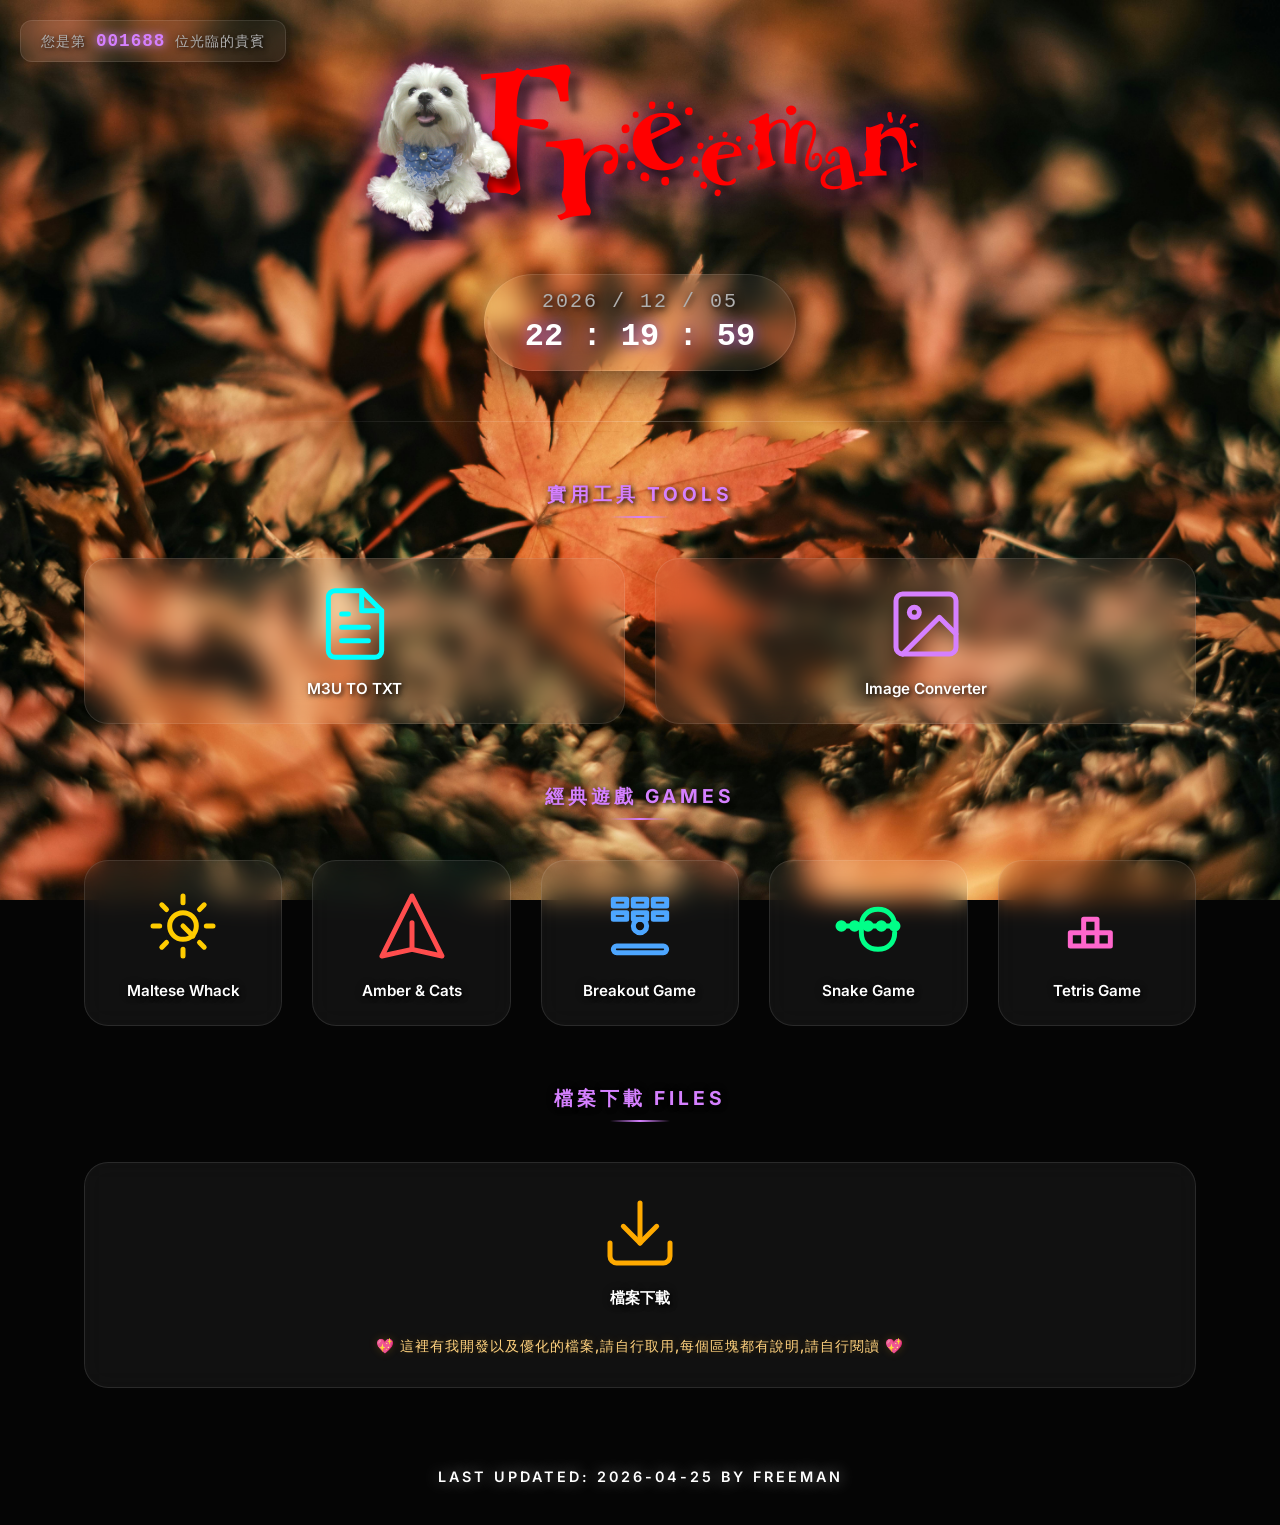
==== index.html @ 314219af "Update index.html" ====
<!DOCTYPE html>
<html lang="zh-TW">
<head>
    <meta charset="UTF-8">
    <meta name="viewport" content="width=device-width, initial-scale=1.0">
    <title>Freeman | 創作天地</title>
    <link rel="icon" href="assets/weblogo.png" type="image/png">
    <link rel="stylesheet" href="css/style.css">
    <!-- Google Fonts -->
    <link href="https://fonts.googleapis.com/css2?family=Inter:wght@400;600;700&display=swap" rel="stylesheet">
</head>
<body>
    <!-- 訪客計數器 -->
    <div id="visitor-counter">
        您是第 <span id="counter-number">001688</span> 位光臨的貴賓
    </div>

    <header>
        <img src="assets/logo.png" alt="Freeman Logo" class="main-logo">
    </header>

    <div id="clock-container">
        <div class="clock-date" id="current-date">2026 / 04 / 16</div>
        <div class="clock-time" id="current-time">00:00:00</div>
    </div>

    <div class="glow-line"></div>

    <h2 class="section-title">實用工具 Tools</h2>
    <div class="links-grid">
        <!-- M3U TO TXT -->
        <a href="https://freeman0501.github.io/Freemedia/Tools/m3u-converter/" target="_blank" class="link-card" title="M3U TO TXT 轉換器">
            <div class="icon-wrapper">
                <svg viewBox="0 0 24 24" fill="none" stroke="currentColor" stroke-width="1.5" stroke-linecap="round" stroke-linejoin="round" style="color: cyan;">
                    <path d="M14 2H6a2 2 0 0 0-2 2v16a2 2 0 0 0 2 2h12a2 2 0 0 0 2-2V8z"></path>
                    <polyline points="14 2 14 8 20 8"></polyline>
                    <line x1="16" y1="13" x2="8" y2="13"></line>
                    <line x1="16" y1="17" x2="8" y2="17"></line>
                    <polyline points="10 9 9 9 8 9"></polyline>
                </svg>
            </div>
            <span class="link-label">M3U TO TXT</span>
        </a>

        <!-- Image Converter -->
        <a href="https://freeman0501.github.io/Freemedia/Tools/ImageConverter/" target="_blank" class="link-card" title="萬用圖像轉換器">
            <div class="icon-wrapper">
                <svg viewBox="0 0 24 24" fill="none" stroke="currentColor" stroke-width="1.5" stroke-linecap="round" stroke-linejoin="round" style="color: #d580ff;">
                    <rect x="3" y="3" width="18" height="18" rx="2" ry="2"></rect>
                    <circle cx="8.5" cy="8.5" r="1.5"></circle>
                    <polyline points="21 15 16 10 5 21"></polyline>
                </svg>
            </div>
            <span class="link-label">Image Converter</span>
        </a>
    </div>

    <h2 class="section-title">經典遊戲 Games</h2>
    <div class="links-grid">
        <!-- Maltese Whack -->
        <a href="https://freeman0501.github.io/Freemedia/Games/MalteseWhack/index.html" target="_blank" class="link-card" title="瑪爾濟斯打地鼠">
            <div class="icon-wrapper">
                <svg viewBox="0 0 24 24" fill="none" stroke="currentColor" stroke-width="1.5" stroke-linecap="round" stroke-linejoin="round" style="color: #ffcc00;">
                    <path d="M12 5V3m0 18v-2M5 12H3m18 0h-2M7.05 7.05L5.64 5.64m12.72 12.72l-1.41-1.41M7.05 16.95l-1.41 1.41m12.72-12.72l-1.41 1.41M12 12m-4 0a4 4 0 1 0 8 0a4 4 0 1 0 -8 0"></path>
                    <path d="M12 12l3 3"></path>
                </svg>
            </div>
            <span class="link-label">Maltese Whack</span>
        </a>

        <!-- Amber & Cats -->
        <a href="https://freeman0501.github.io/Freemedia/Games/AmberShooter/index.html" target="_blank" class="link-card" title="小蜜蜂遊戲">
            <div class="icon-wrapper">
                <svg viewBox="0 0 24 24" fill="none" stroke="currentColor" stroke-width="1.5" stroke-linecap="round" stroke-linejoin="round" style="color: #ff4d4d;">
                    <path d="M12 19l9 2-9-18-9 18 9-2zm0 0v-8"></path>
                </svg>
            </div>
            <span class="link-label">Amber & Cats</span>
        </a>

        <!-- Breakout Game -->
        <a href="https://freeman0501.github.io/Freemedia/Games/BreakoutGame/" target="_blank" class="link-card" title="打磚塊遊戲">
            <div class="icon-wrapper">
                <svg viewBox="0 0 24 24" fill="none" stroke="currentColor" stroke-width="1.5" stroke-linecap="round" stroke-linejoin="round" style="color: #4da6ff;">
                    <rect x="4" y="18" width="16" height="2" rx="1"></rect>
                    <circle cx="12" cy="12" r="2"></circle>
                    <path d="M4 4h4v2H4zM10 4h4v2h-4zM16 4h4v2h-4zM4 8h4v2H4zM10 8h4v2h-4zM16 8h4v2h-4z"></path>
                </svg>
            </div>
            <span class="link-label">Breakout Game</span>
        </a>

        <!-- Snake Game -->
        <a href="https://freeman0501.github.io/Freemedia/Games/SnakeGame/index.html" target="_blank" class="link-card" title="貪吃蛇遊戲">
            <div class="icon-wrapper">
                <svg viewBox="0 0 24 24" fill="none" stroke="currentColor" stroke-width="1.5" stroke-linecap="round" stroke-linejoin="round" style="color: #00ff88;">
                    <path d="M4 11a1 1 0 1 0 1 1a1 1 0 0 0-1-1Zm4 0a1 1 0 1 0 1 1a1 1 0 0 0-1-1Zm4 0a1 1 0 1 0 1 1a1 1 0 0 0-1-1Zm4 0a1 1 0 1 0 1 1a1 1 0 0 0-1-1Zm4 0a1 1 0 1 0 1 1a1 1 0 0 0-1-1Z"></path>
                    <path d="M4 12h16c0-3-2-5-5-5s-5 2-5 5v2c0 3 2 5 5 5s5-2 5-5"></path>
                </svg>
            </div>
            <span class="link-label">Snake Game</span>
        </a>

        <!-- Tetris Game -->
        <a href="https://freeman0501.github.io/Freemedia/Games/TetrisGame/index.html" target="_blank" class="link-card" title="俄羅斯方塊">
            <div class="icon-wrapper">
                <svg viewBox="0 0 24 24" fill="none" stroke="currentColor" stroke-width="1.5" stroke-linecap="round" stroke-linejoin="round" style="color: #ff66cc;">
                    <path d="M4 14h4v4H4zM8 14h4v4H8zM12 14h4v4h-4zM8 10h4v4H8z"></path>
                </svg>
            </div>
            <span class="link-label">Tetris Game</span>
        </a>
    </div>

    <h2 class="section-title">檔案下載 Files</h2>
    <div class="download-section">
        <!-- Combined Download Card -->
        <a href="https://1drv.ms/f/c/56d342bfcbaa8d06/IgDuSq1Njnu3Rqagu_Zy-ePfAeE8iITilhpvqHglnxfdGEM" target="_blank" class="download-card" title="檔案下載專區">
            <div class="icon-wrapper">
                <svg viewBox="0 0 24 24" fill="none" stroke="currentColor" stroke-width="1.5" stroke-linecap="round" stroke-linejoin="round" style="color: #ffaa00;">
                    <path d="M21 15v4a2 2 0 0 1-2 2H5a2 2 0 0 1-2-2v-4"></path>
                    <polyline points="7 10 12 15 17 10"></polyline>
                    <line x1="12" y1="15" x2="12" y2="3"></line>
                </svg>
            </div>
            <span class="link-label">檔案下載</span>
            <p class="download-note">💖 這裡有我開發以及優化的檔案,請自行取用,每個區塊都有說明,請自行閱讀 💖</p>
        </a>
    </div>

    <div class="status-footer">Last updated: 2026-04-25 By Freeman</div>

    <script>
        // 動態時鐘
        function updateClock() {
            const now = new Date();
            const year = now.getFullYear();
            const month = String(now.getMonth() + 1).padStart(2, '0');
            const day = String(now.getDate()).padStart(2, '0');
            const hours = String(now.getHours()).padStart(2, '0');
            const minutes = String(now.getMinutes()).padStart(2, '0');
            const seconds = String(now.getSeconds()).padStart(2, '0');

            document.getElementById('current-date').textContent = `${year} / ${month} / ${day}`;
            document.getElementById('current-time').textContent = `${hours} : ${minutes} : ${seconds}`;
        }

        // 計數器邏輯 - 使用更穩定的 CounterAPI (counterapi.dev)
        // 初始值 1688，加上 API 回傳的累計次數
        function updateCounter() {
            const NAMESPACE = 'freeman0501';
            const KEY = 'freemedia';
            
            // 抓取次數並增加 (up 會讓數值 +1)
            fetch(`https://api.counterapi.dev/v2/${NAMESPACE}/${KEY}/up`)
                .then(res => res.json())
                .then(res => {
                    const baseCount = 1688;
                    // CounterAPI 的回傳欄位為 count
                    const totalCount = baseCount + (res.count || 0);
                    const formattedCount = String(totalCount).padStart(6, '0');
                    document.getElementById('counter-number').textContent = formattedCount;
                })
                .catch(err => {
                    console.error('Counter error:', err);
                    document.getElementById('counter-number').textContent = '001688';
                });
        }

        setInterval(updateClock, 1000);
        updateClock();
        updateCounter();
    </script>
</body>
</html>
---- css/style.css ----
/* 
  NewWeb Premium Design System
  Theme: Dark Glassmorphism & Cyber Nebula
*/

:root {
    --primary-glow: rgba(176, 38, 255, 0.4);
    --secondary-glow: rgba(0, 255, 255, 0.3);
    --bg-dark: #050505;
    --card-bg: rgba(255, 255, 255, 0.05);
    --card-border: rgba(255, 255, 255, 0.1);
    --text-main: #ffffff;
    --text-dim: #b0b0b0;
    --accent: #d580ff;
    --font-family: 'Inter', -apple-system, BlinkMacSystemFont, "Segoe UI", Roboto, Helvetica, Arial, sans-serif;
}

* {
    margin: 0;
    padding: 0;
    box-sizing: border-box;
}

body {
    background-color: var(--bg-dark);
    background-image: url('../Basemap.jpg');
    background-size: cover;
    background-position: center;
    background-attachment: fixed;
    background-repeat: no-repeat;
    color: var(--text-main);
    font-family: var(--font-family);
    min-height: 100vh;
    overflow-x: hidden;
    display: flex;
    flex-direction: column;
    align-items: center;
    position: relative;
    /* 全域深層文字陰影 */
    text-shadow: 2px 2px 4px rgba(0, 0, 0, 0.8), 0 0 10px rgba(0, 0, 0, 0.3);
}

/* 訪客計數器樣式 */
#visitor-counter {
    position: fixed;
    top: 20px;
    left: 20px;
    z-index: 100;
    background: rgba(255, 255, 255, 0.05);
    backdrop-filter: blur(10px);
    border: 1px solid rgba(255, 255, 255, 0.1);
    padding: 10px 20px;
    border-radius: 12px;
    font-size: 0.9rem;
    color: var(--text-dim);
    letter-spacing: 1px;
    box-shadow: 0 4px 15px rgba(0, 0, 0, 0.3);
    transition: all 0.3s ease;
}

#visitor-counter:hover {
    background: rgba(255, 255, 255, 0.1);
    border-color: var(--accent);
    transform: translateY(2px);
}

#counter-number {
    font-family: 'Monaco', 'Courier New', monospace;
    font-weight: bold;
    color: var(--accent);
    text-shadow: 0 0 10px var(--accent);
    font-size: 1.1rem;
    margin: 0 5px;
}

/* 頂部 Logo 區域 */
header {
    margin-top: 60px;
    text-align: center;
    z-index: 10;
}

.main-logo {
    max-width: 600px;
    height: auto;
    filter: drop-shadow(0 0 20px rgba(176, 38, 255, 0.5));
    transition: transform 0.5s cubic-bezier(0.175, 0.885, 0.32, 1.275);
}

.main-logo:hover {
    transform: scale(1.05);
}

/* 動態時鐘 */
#clock-container {
    margin: 30px 0;
    text-align: center;
    font-family: 'Monaco', 'Courier New', monospace;
    background: var(--card-bg);
    padding: 15px 40px;
    border-radius: 50px;
    border: 1px solid var(--card-border);
    backdrop-filter: blur(10px);
    box-shadow: 0 10px 30px rgba(0,0,0,0.5);
}

.clock-date {
    font-size: 20px;
    color: var(--text-dim);
    letter-spacing: 2px;
    margin-bottom: 5px;
    text-shadow: 2px 2px 6px rgba(0, 0, 0, 0.9), 0 0 10px rgba(0, 0, 0, 0.5);
}

.clock-time {
    font-size: 2rem;
    font-weight: bold;
    color: #fff;
    text-shadow: 0 0 15px var(--accent), 2px 2px 10px rgba(0, 0, 0, 0.5);
}

/* 網格佈局 */
.section-title {
    font-size: 1.2rem;
    letter-spacing: 4px;
    text-transform: uppercase;
    color: var(--accent);
    margin: 40px 0 20px;
    position: relative;
    padding-bottom: 10px;
}

.section-title::after {
    content: '';
    position: absolute;
    bottom: 0;
    left: 50%;
    transform: translateX(-50%);
    width: 60px;
    height: 2px;
    background: linear-gradient(90deg, transparent, var(--accent), transparent);
}

.links-grid {
    display: grid;
    grid-template-columns: repeat(auto-fit, minmax(180px, 1fr));
    gap: 30px;
    width: 90%;
    max-width: 1200px;
    padding: 20px;
}

/* 玻璃卡片樣式 */
.link-card {
    background: var(--card-bg);
    border: 1px solid var(--card-border);
    border-radius: 24px;
    padding: 25px;
    text-decoration: none;
    display: flex;
    flex-direction: column;
    align-items: center;
    gap: 15px;
    transition: all 0.4s cubic-bezier(0.4, 0, 0.2, 1);
    backdrop-filter: blur(12px);
    position: relative;
    overflow: hidden;
}

.link-card::before {
    content: '';
    position: absolute;
    top: 0;
    left: -100%;
    width: 100%;
    height: 100%;
    background: linear-gradient(90deg, transparent, rgba(255,255,255,0.05), transparent);
    transition: 0.5s;
}

.link-card:hover::before {
    left: 100%;
}

.link-card:hover {
    transform: translateY(-10px);
    border-color: var(--accent);
    background: rgba(255, 255, 255, 0.08);
    box-shadow: 0 20px 40px rgba(0,0,0,0.6), 0 0 20px rgba(176, 38, 255, 0.2);
}

.download-section {
    width: 90%;
    max-width: 1200px;
    padding: 20px;
}

.download-card {
    background: var(--card-bg);
    border: 1px solid var(--card-border);
    border-radius: 24px;
    padding: 30px;
    text-decoration: none;
    display: flex;
    flex-direction: column;
    align-items: center;
    gap: 15px;
    transition: all 0.4s cubic-bezier(0.4, 0, 0.2, 1);
    backdrop-filter: blur(12px);
    text-align: center;
}

.download-card:hover {
    transform: translateY(-5px);
    border-color: #ffaa00;
    background: rgba(255, 255, 255, 0.08);
    box-shadow: 0 15px 30px rgba(0,0,0,0.5), 0 0 15px rgba(255, 170, 0, 0.3);
}

.download-note {
    color: #ffd27f;
    font-size: 0.9rem;
    line-height: 1.6;
    letter-spacing: 1px;
    margin-top: 10px;
    font-weight: 500;
    text-shadow: 0 0 10px rgba(255, 170, 0, 0.2);
}

.icon-wrapper {
    width: 80px;
    height: 80px;
    display: flex;
    align-items: center;
    justify-content: center;
    transition: transform 0.4s ease;
}

.link-card:hover .icon-wrapper {
    transform: scale(1.1) rotate(5deg);
}

.link-label {
    color: var(--text-main);
    font-weight: 600;
    font-size: 0.95rem;
    text-align: center;
}

/* 下方動畫提示 */
.status-footer {
    margin: 60px 0 40px;
    font-size: 0.9rem;
    letter-spacing: 3px;
    text-transform: uppercase;
    color: #ffffff;
    font-weight: 600;
    animation: pulse 2s infinite ease-in-out;
    text-shadow: 0 0 15px rgba(255, 255, 255, 0.5);
}

@keyframes pulse {
    0%, 100% { opacity: 0.7; }
    50% { opacity: 1; text-shadow: 0 0 30px #ffffff, 2px 2px 5px rgba(0,0,0,0.8); }
}

/* 分隔線 */
.glow-line {
    width: 80%;
    max-width: 800px;
    height: 1px;
    background: linear-gradient(90deg, transparent, rgba(255,255,255,0.2), transparent);
    margin: 20px 0;
}
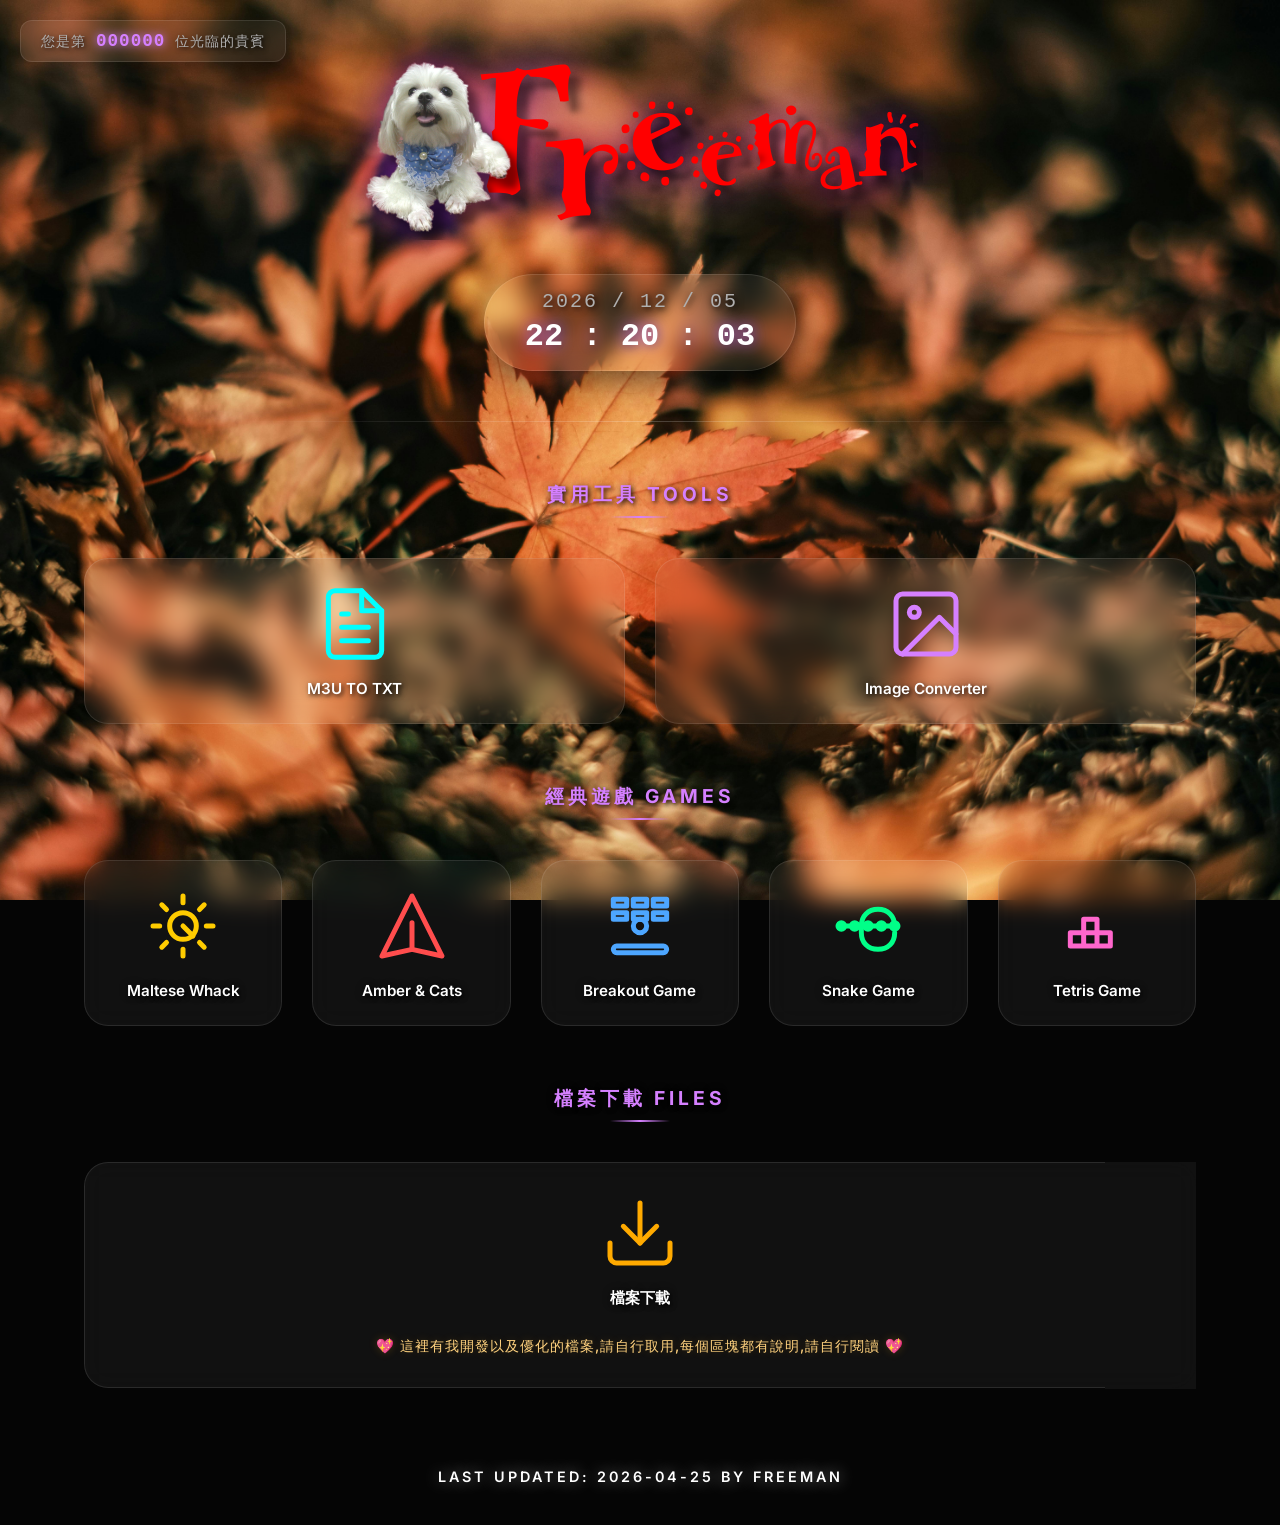
==== commit 8f4e22a3: "Update index.html" ====
--- a/index.html
+++ b/index.html
@@ -12,7 +12,7 @@
 <body>
     <!-- 訪客計數器 -->
     <div id="visitor-counter">
-        您是第 <span id="counter-number">001688</span> 位光臨的貴賓
+        您是第 <span id="counter-number">000000</span> 位光臨的貴賓
     </div>
 
     <header>
@@ -163,7 +163,7 @@
                 })
                 .catch(err => {
                     console.error('Counter error:', err);
-                    document.getElementById('counter-number').textContent = '001688';
+                    document.getElementById('counter-number').textContent = '000000';
                 });
         }
 
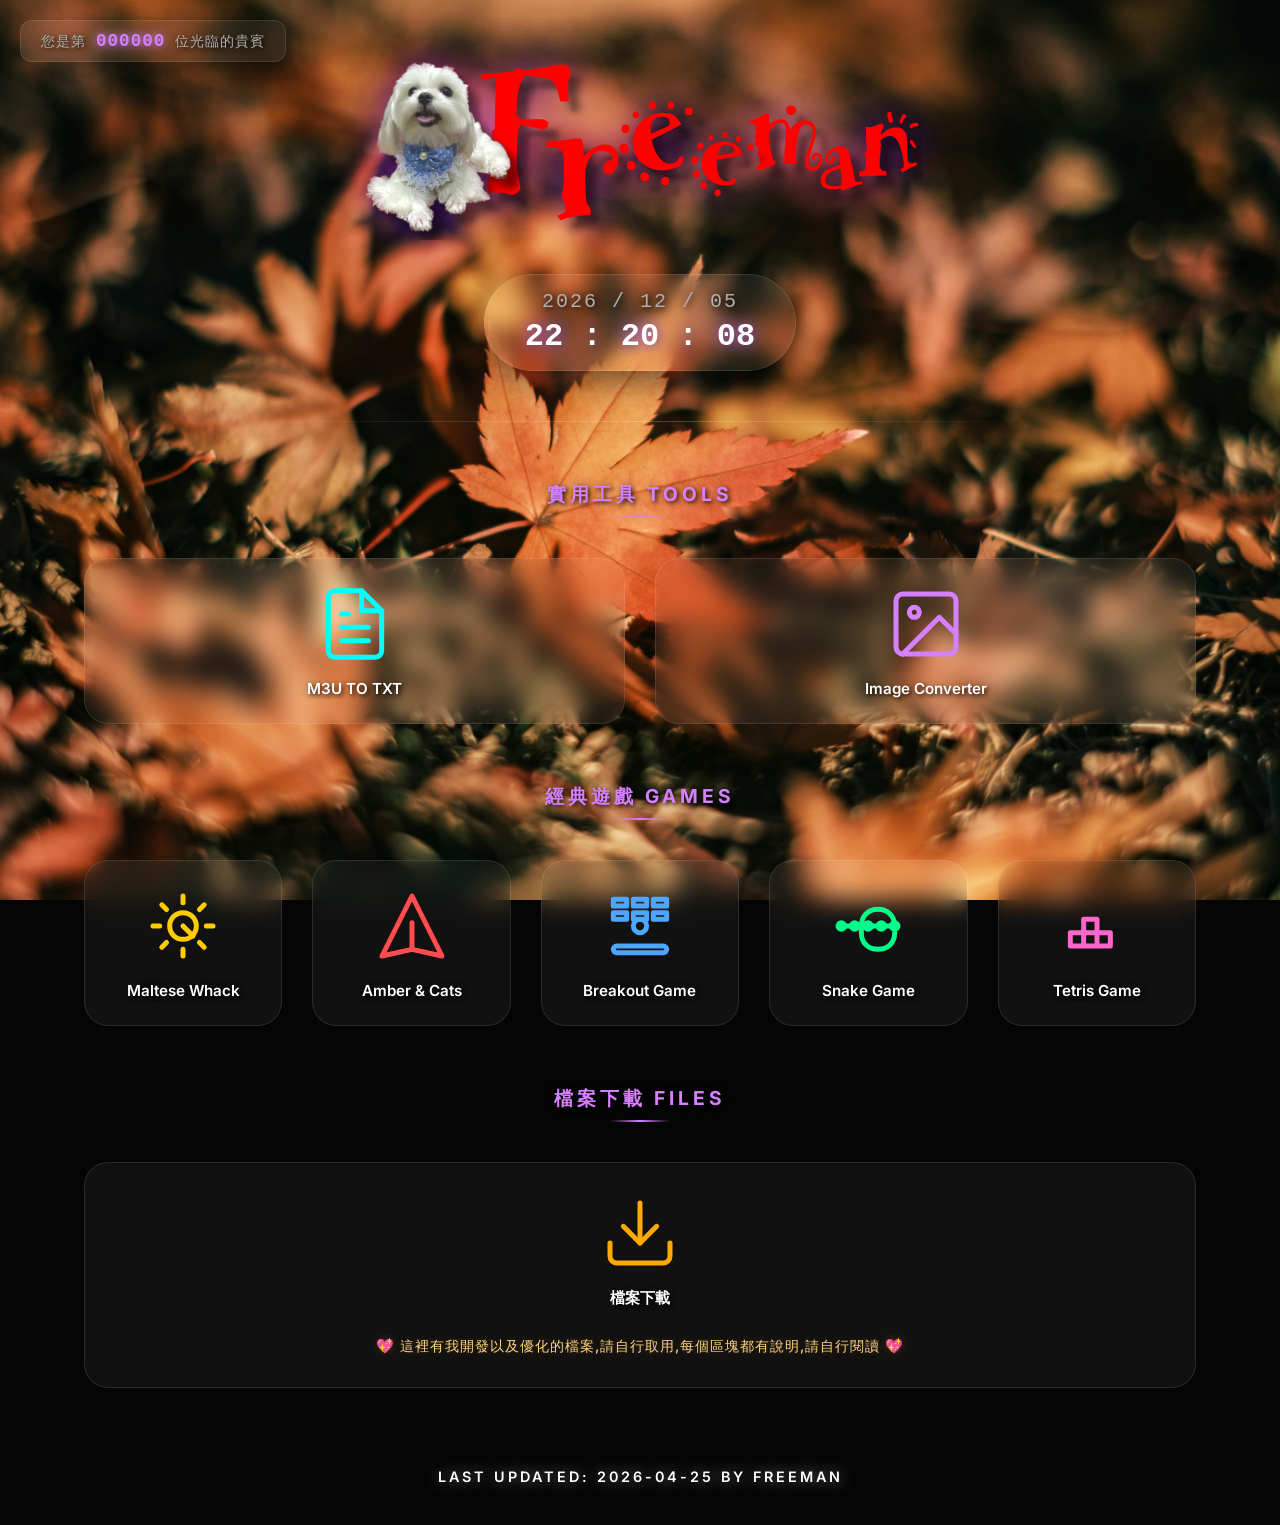
==== commit bc4ae9a5: "Update index.html" ====
--- a/index.html
+++ b/index.html
@@ -146,7 +146,7 @@
         }
 
         // 計數器邏輯 - 使用更穩定的 CounterAPI (counterapi.dev)
-        // 初始值 1688，加上 API 回傳的累計次數
+        // 初始值 0000，加上 API 回傳的累計次數
         function updateCounter() {
             const NAMESPACE = 'freeman0501';
             const KEY = 'freemedia';
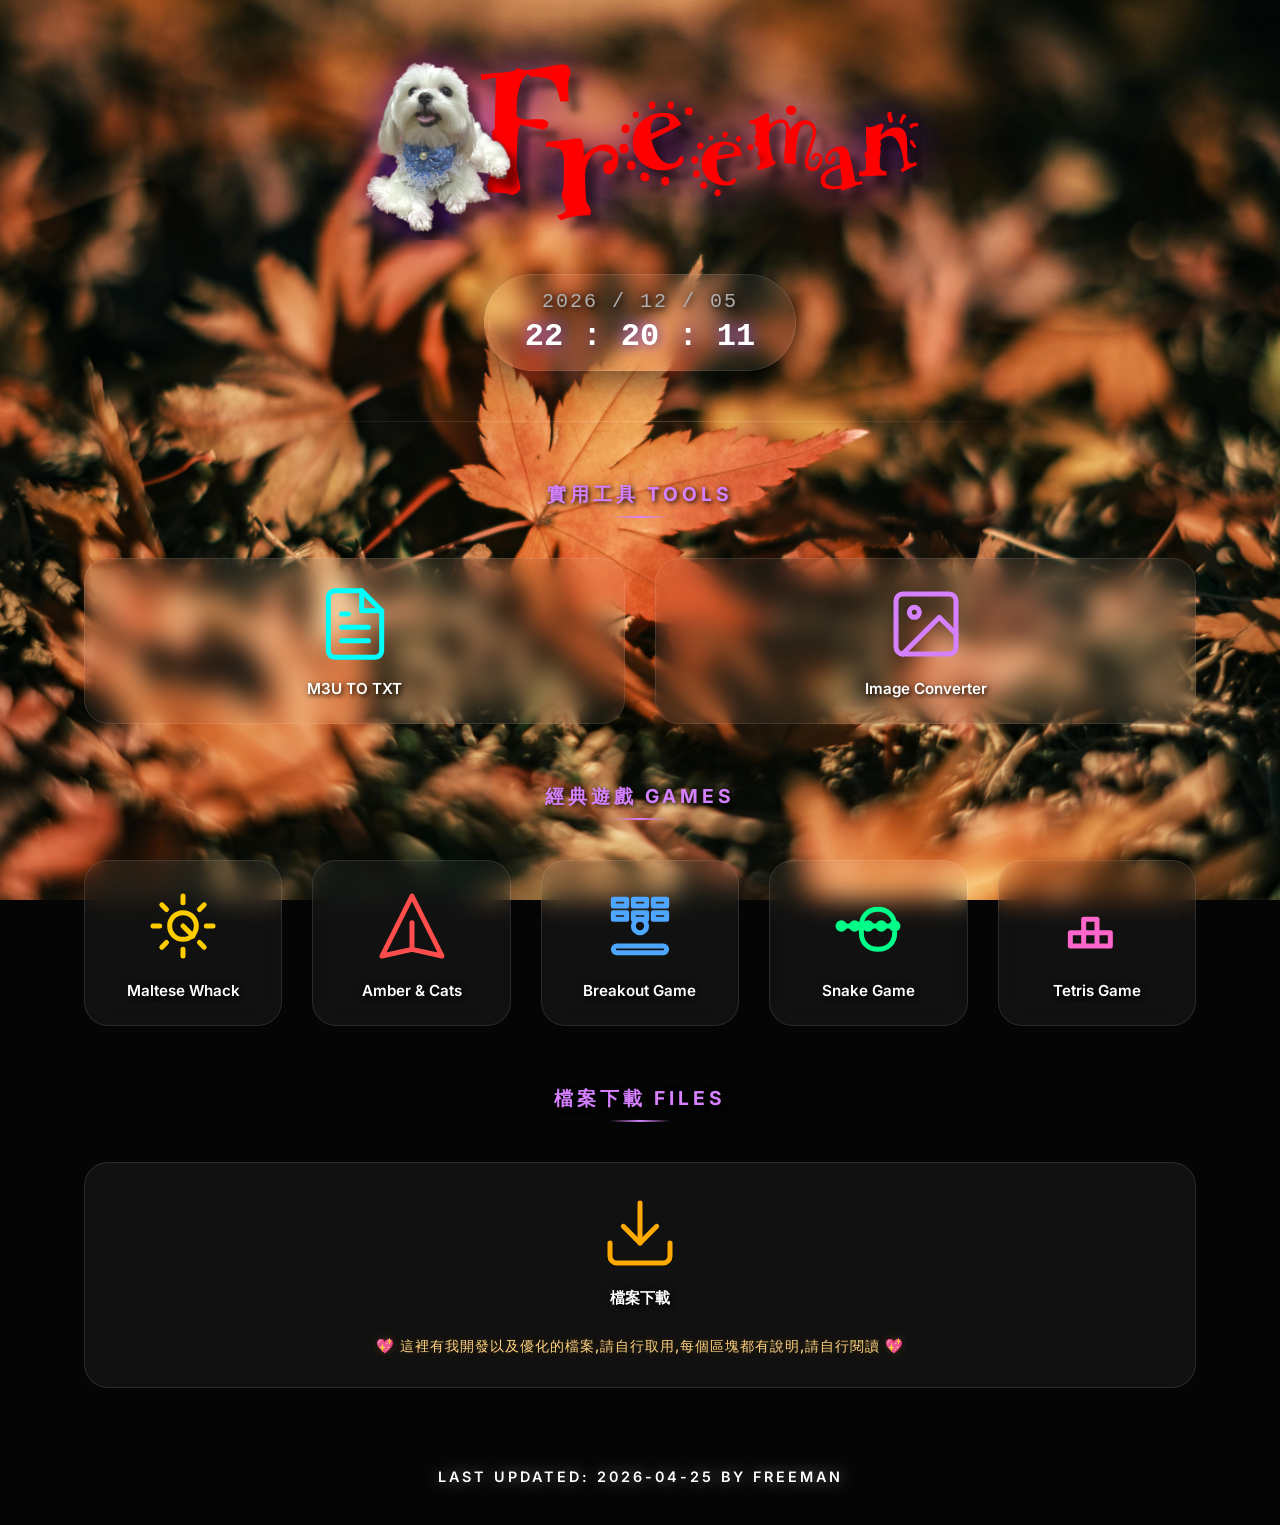
==== commit d5fde1d3: "Add files via upload" ====
--- a/index.html
+++ b/index.html
@@ -10,10 +10,7 @@
     <link href="https://fonts.googleapis.com/css2?family=Inter:wght@400;600;700&display=swap" rel="stylesheet">
 </head>
 <body>
-    <!-- 訪客計數器 -->
-    <div id="visitor-counter">
-        您是第 <span id="counter-number">000000</span> 位光臨的貴賓
-    </div>
+    <!-- 訪客計數器已移除 -->
 
     <header>
         <img src="assets/logo.png" alt="Freeman Logo" class="main-logo">
@@ -145,31 +142,8 @@
             document.getElementById('current-time').textContent = `${hours} : ${minutes} : ${seconds}`;
         }
 
-        // 計數器邏輯 - 使用更穩定的 CounterAPI (counterapi.dev)
-        // 初始值 0000，加上 API 回傳的累計次數
-        function updateCounter() {
-            const NAMESPACE = 'freeman0501';
-            const KEY = 'freemedia';
-            
-            // 抓取次數並增加 (up 會讓數值 +1)
-            fetch(`https://api.counterapi.dev/v2/${NAMESPACE}/${KEY}/up`)
-                .then(res => res.json())
-                .then(res => {
-                    const baseCount = 1688;
-                    // CounterAPI 的回傳欄位為 count
-                    const totalCount = baseCount + (res.count || 0);
-                    const formattedCount = String(totalCount).padStart(6, '0');
-                    document.getElementById('counter-number').textContent = formattedCount;
-                })
-                .catch(err => {
-                    console.error('Counter error:', err);
-                    document.getElementById('counter-number').textContent = '000000';
-                });
-        }
-
         setInterval(updateClock, 1000);
         updateClock();
-        updateCounter();
     </script>
 </body>
 </html>
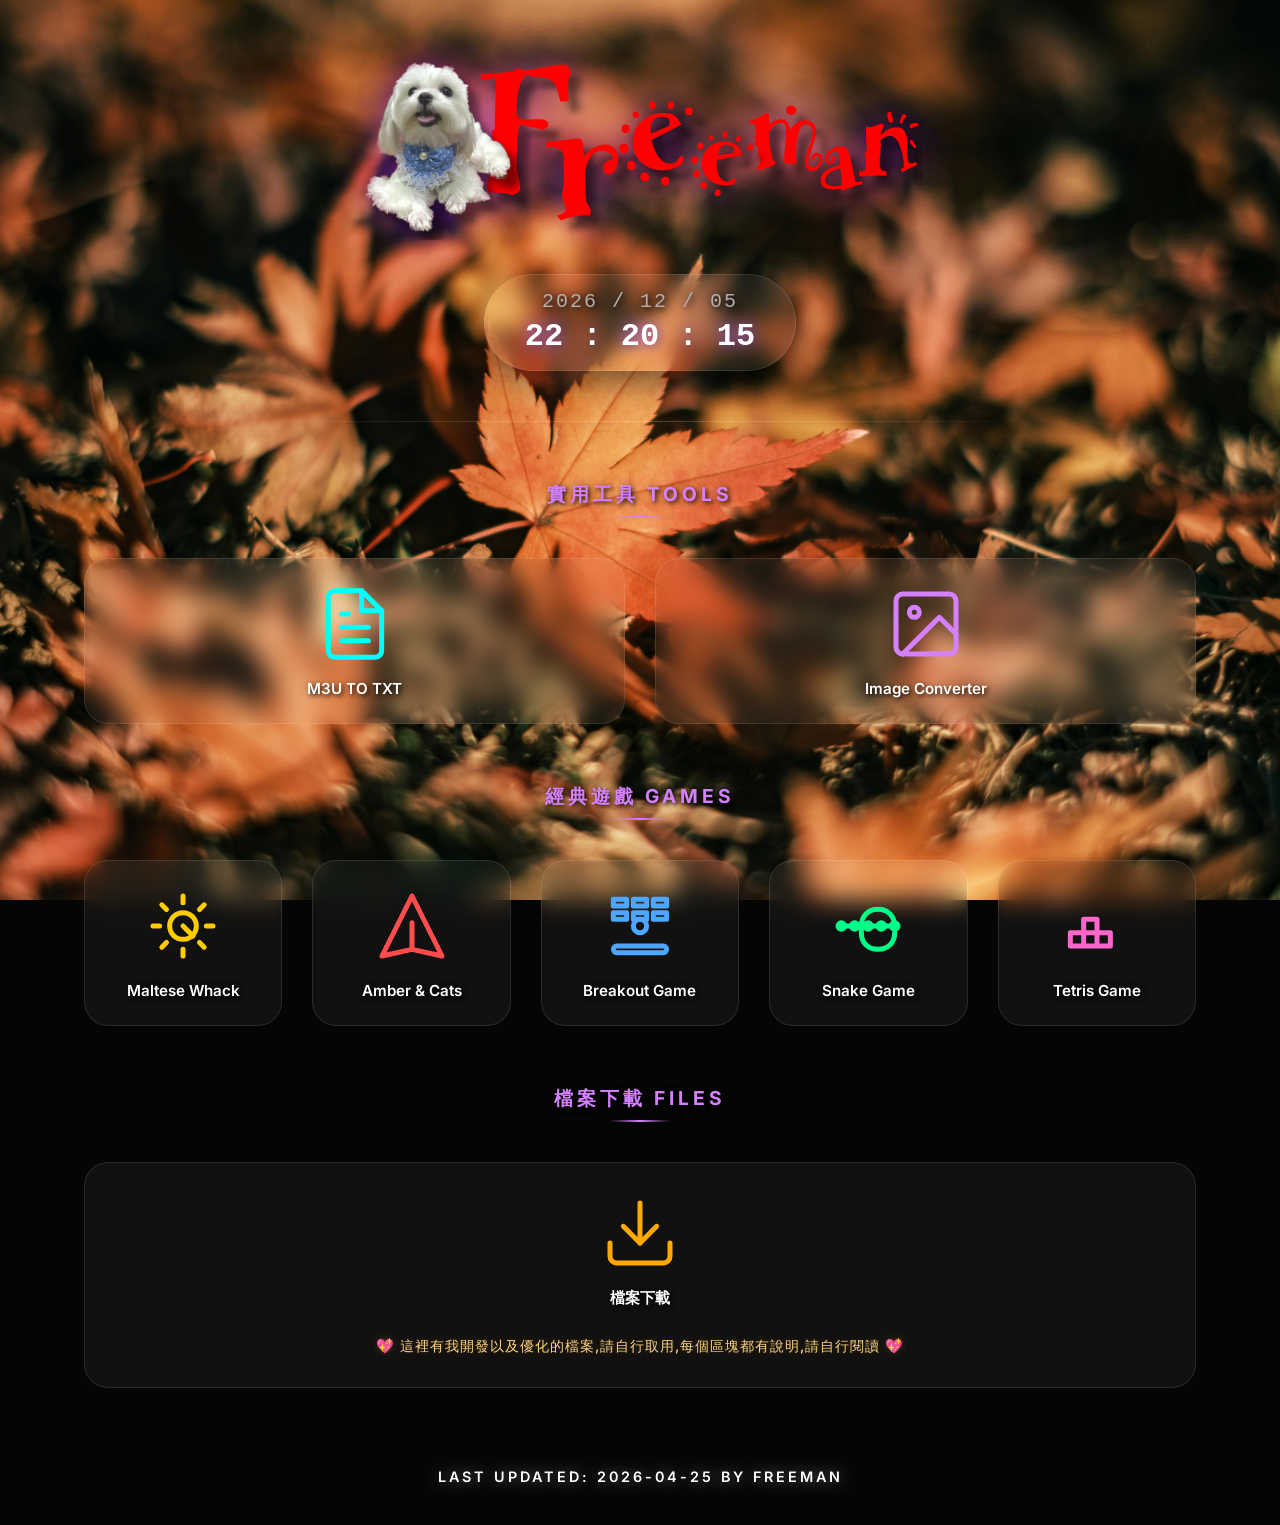
==== commit 7029c813: "Update index.html" ====
--- a/index.html
+++ b/index.html
@@ -112,7 +112,7 @@
     <h2 class="section-title">檔案下載 Files</h2>
     <div class="download-section">
         <!-- Combined Download Card -->
-        <a href="https://1drv.ms/f/c/56d342bfcbaa8d06/IgDuSq1Njnu3Rqagu_Zy-ePfAeE8iITilhpvqHglnxfdGEM" target="_blank" class="download-card" title="檔案下載專區">
+        <a href="https://1drv.ms/f/c/56d342bfcbaa8d06/IgDuSq1Njnu3Rqagu_Zy-ePfAcS4iryxEWoWPh2X_Mx25L8" target="_blank" class="download-card" title="檔案下載專區">
             <div class="icon-wrapper">
                 <svg viewBox="0 0 24 24" fill="none" stroke="currentColor" stroke-width="1.5" stroke-linecap="round" stroke-linejoin="round" style="color: #ffaa00;">
                     <path d="M21 15v4a2 2 0 0 1-2 2H5a2 2 0 0 1-2-2v-4"></path>
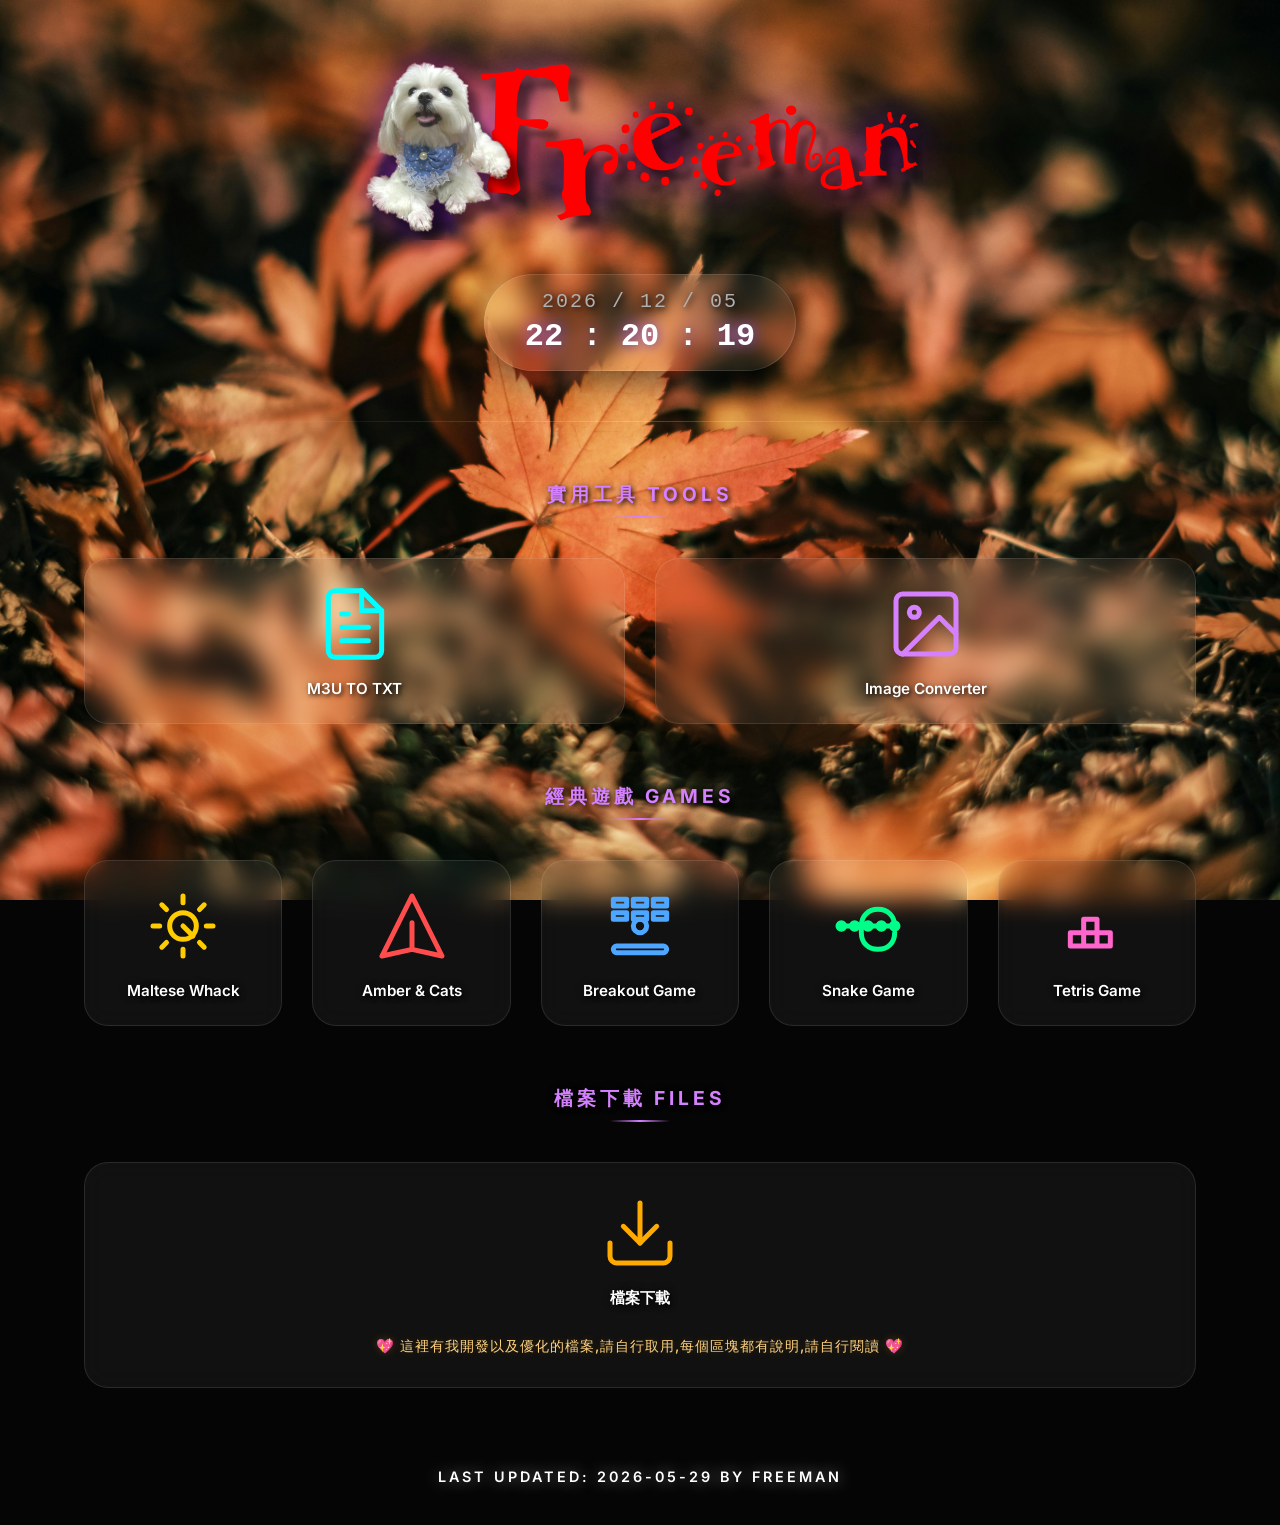
==== commit 1ff8ef1d: "Update index.html" ====
--- a/index.html
+++ b/index.html
@@ -125,7 +125,7 @@
         </a>
     </div>
 
-    <div class="status-footer">Last updated: 2026-04-25 By Freeman</div>
+    <div class="status-footer">Last updated: 2026-05-29 By Freeman</div>
 
     <script>
         // 動態時鐘
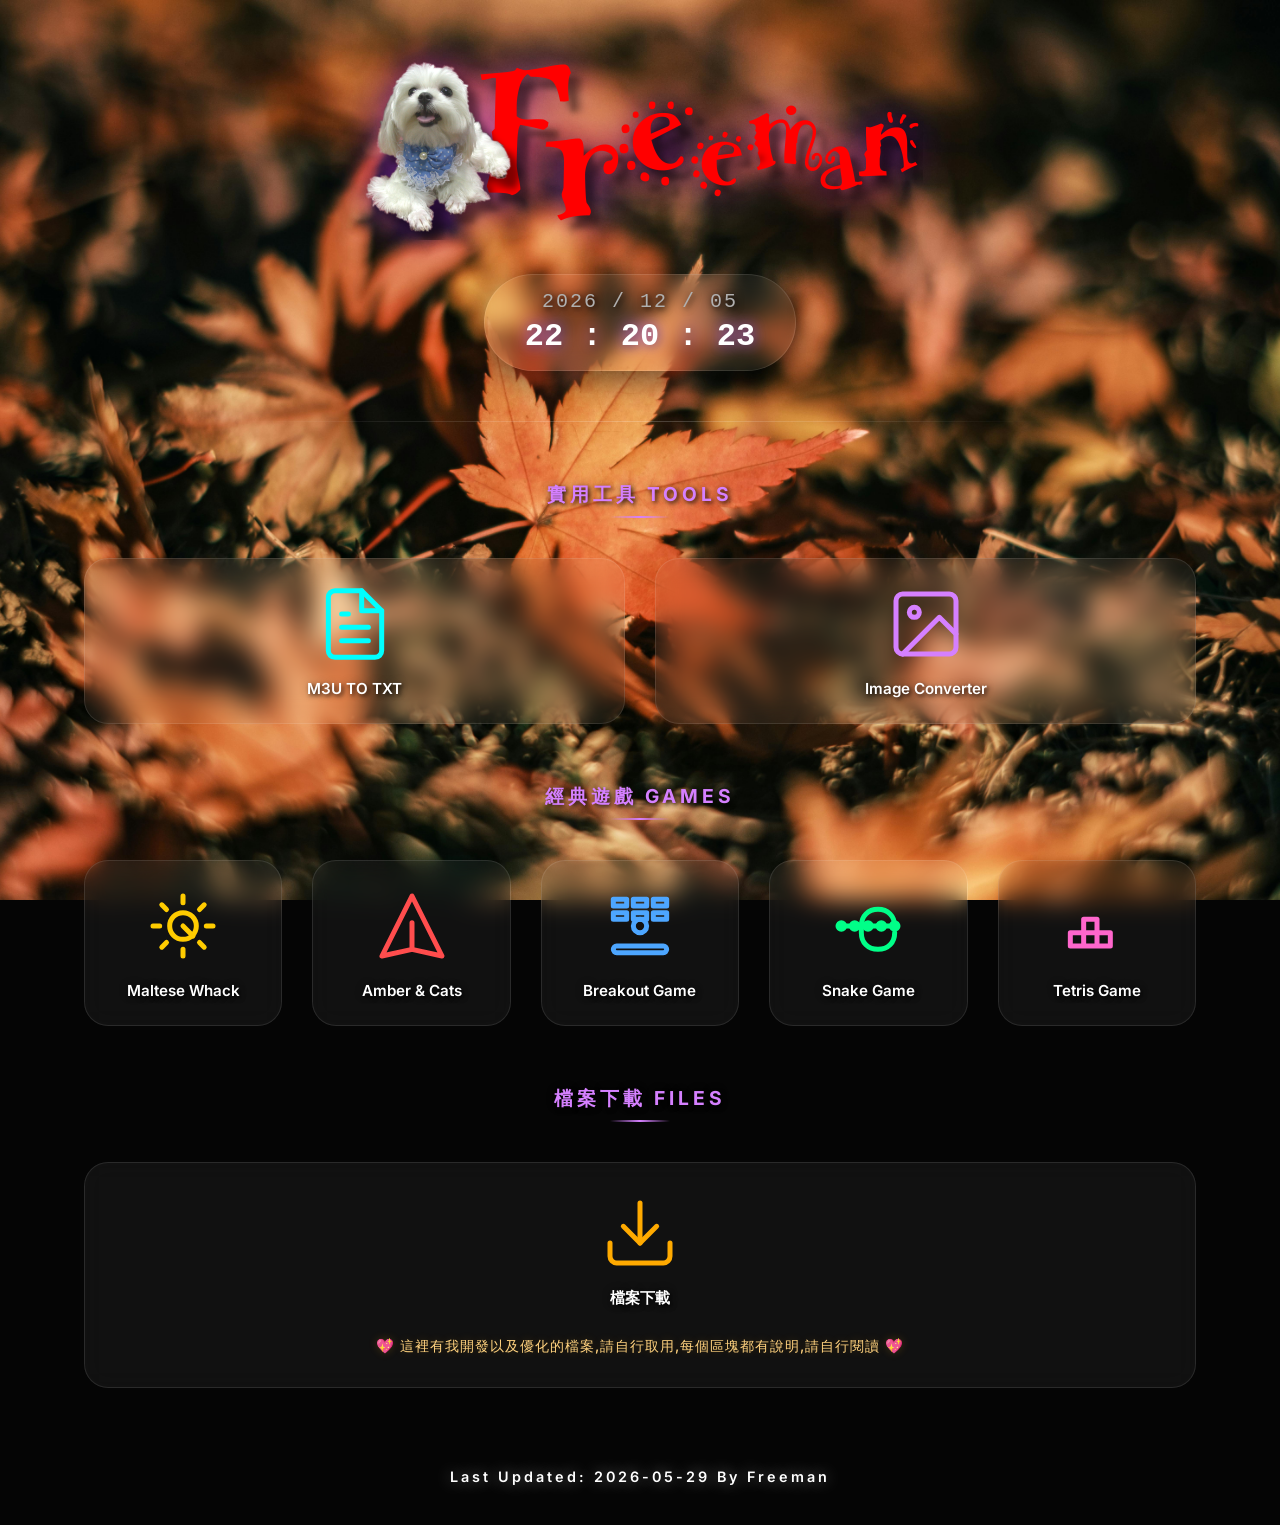
==== commit ce562e3c: "Update index.html" ====
--- a/index.html
+++ b/index.html
@@ -125,7 +125,7 @@
         </a>
     </div>
 
-    <div class="status-footer">Last updated: 2026-05-29 By Freeman</div>
+    <div class="status-footer" style="text-transform: none;">Last Updated: 2026-05-29 By Freeman</div>
 
     <script>
         // 動態時鐘
--- a/css/style.css
+++ b/css/style.css
@@ -252,7 +252,7 @@
     margin: 60px 0 40px;
     font-size: 0.9rem;
     letter-spacing: 3px;
-    text-transform: uppercase;
+    text-transform: none;
     color: #ffffff;
     font-weight: 600;
     animation: pulse 2s infinite ease-in-out;
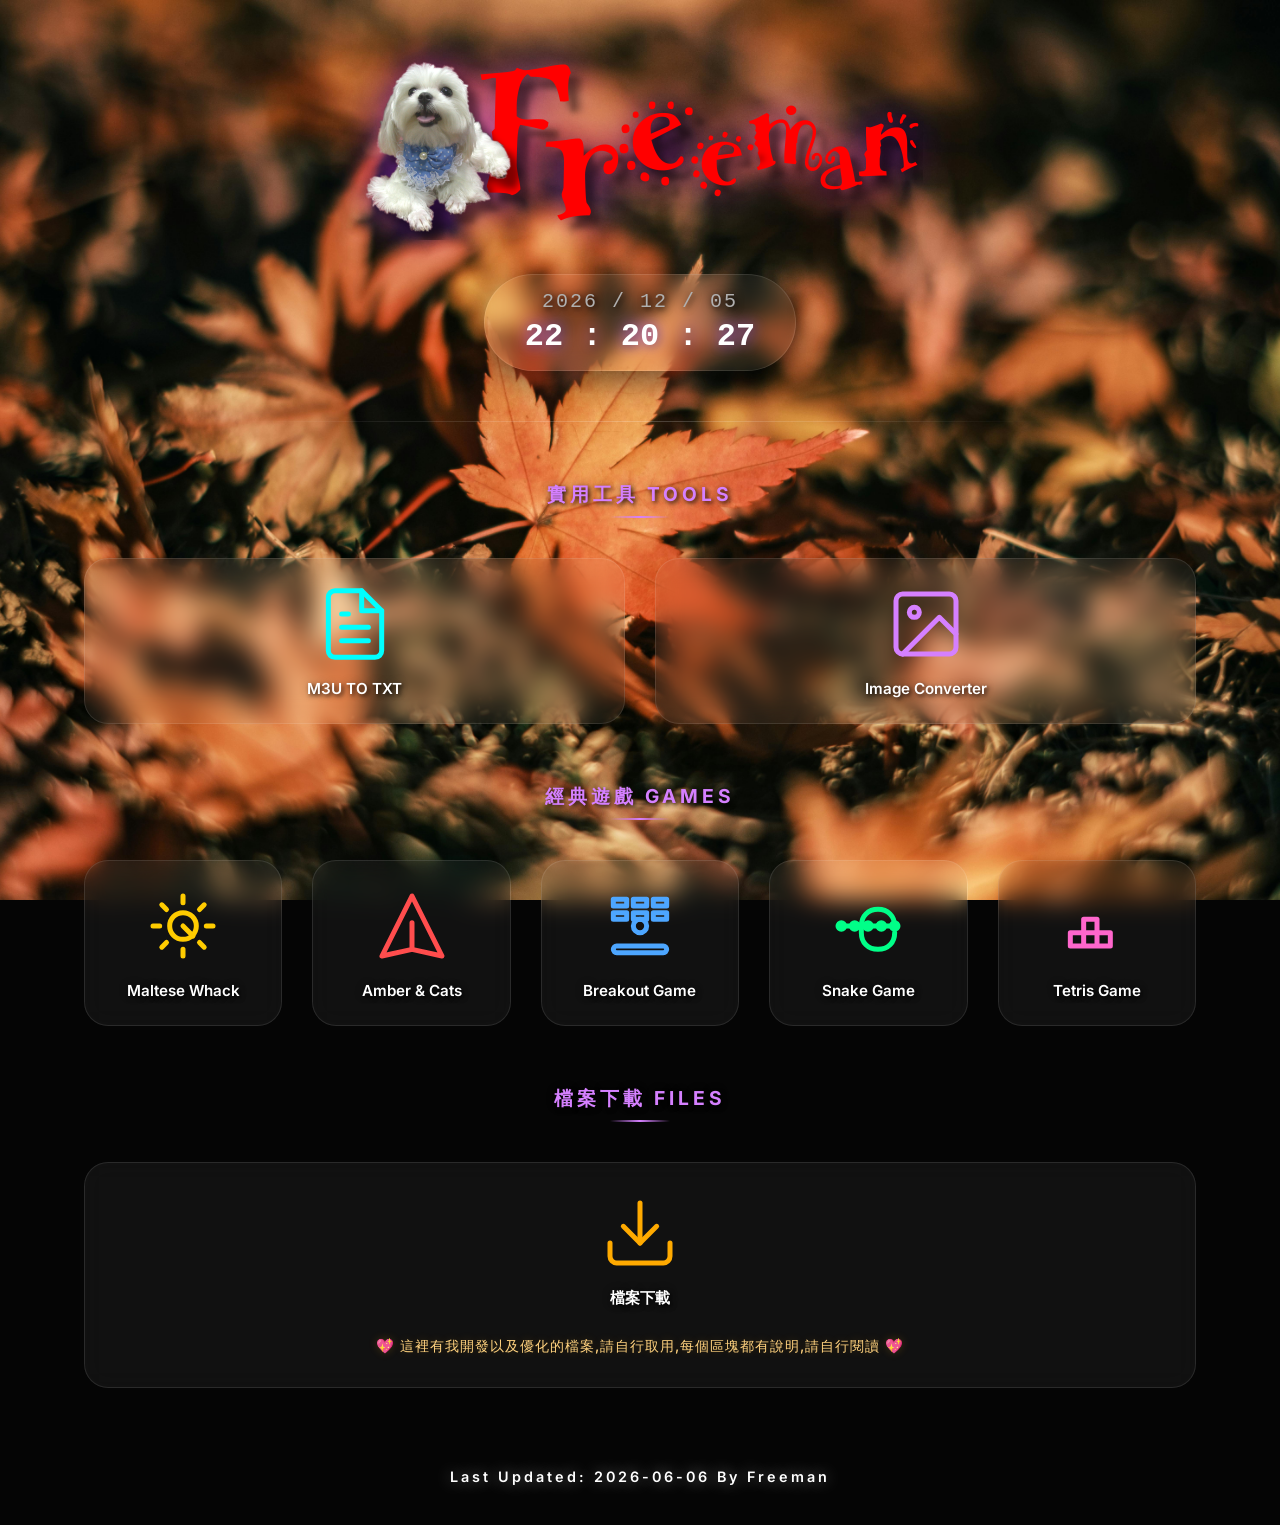
==== commit 0bbf3fee: "Update index.html" ====
--- a/index.html
+++ b/index.html
@@ -125,7 +125,7 @@
         </a>
     </div>
 
-    <div class="status-footer" style="text-transform: none;">Last Updated: 2026-05-29 By Freeman</div>
+    <div class="status-footer" style="text-transform: none;">Last Updated: 2026-06-06 By Freeman</div>
 
     <script>
         // 動態時鐘
